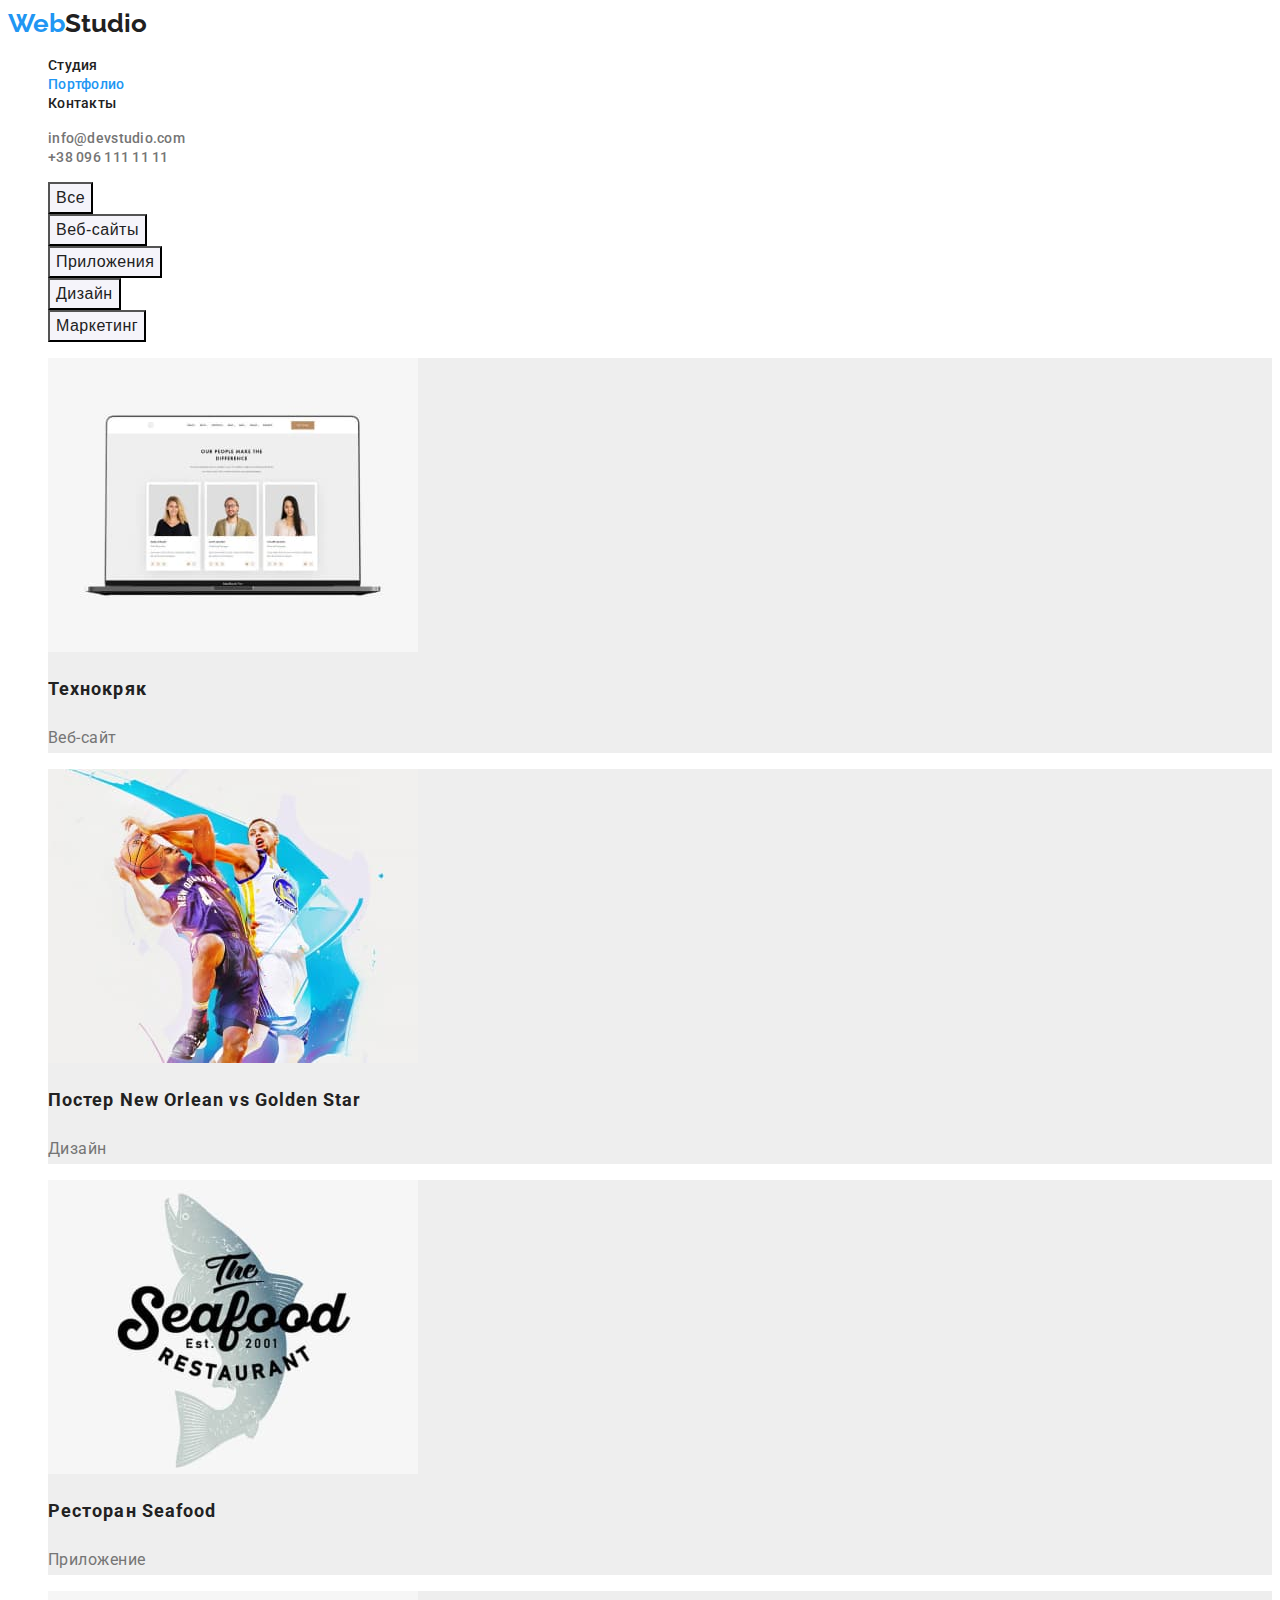
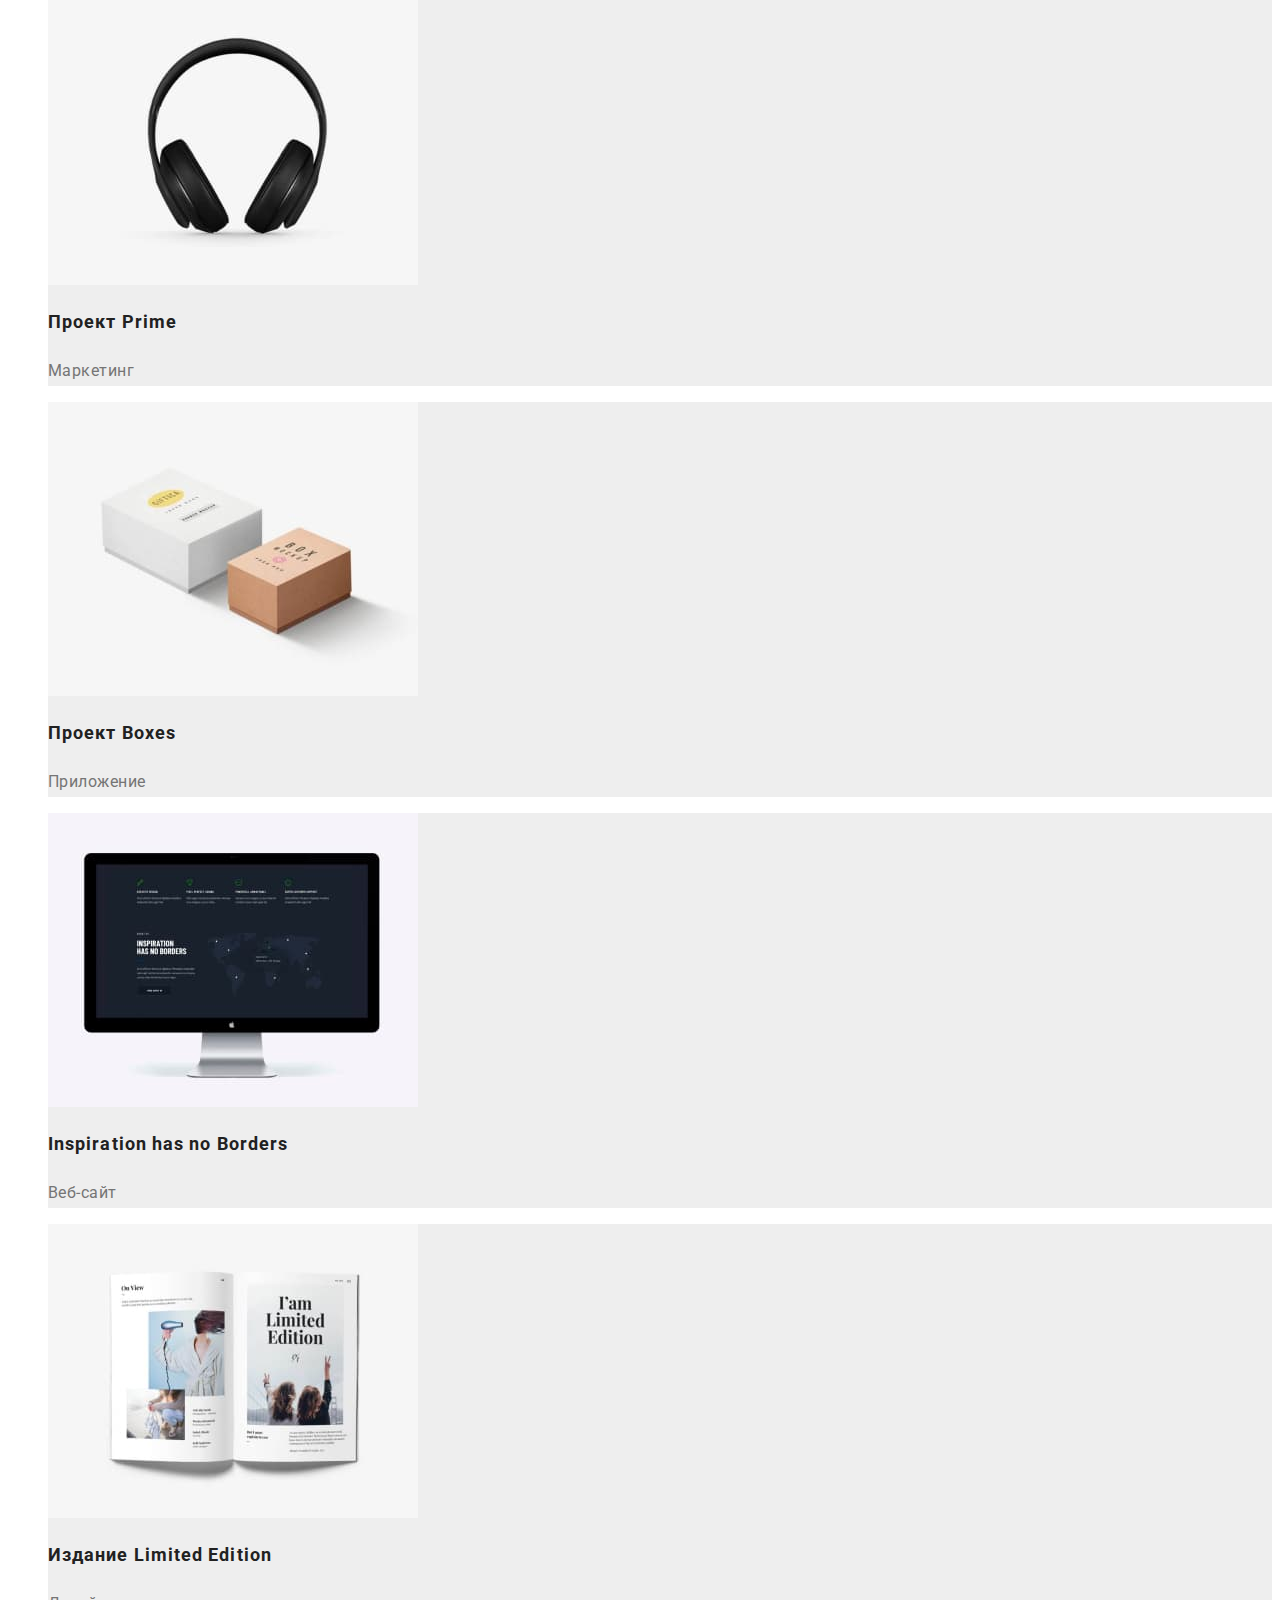
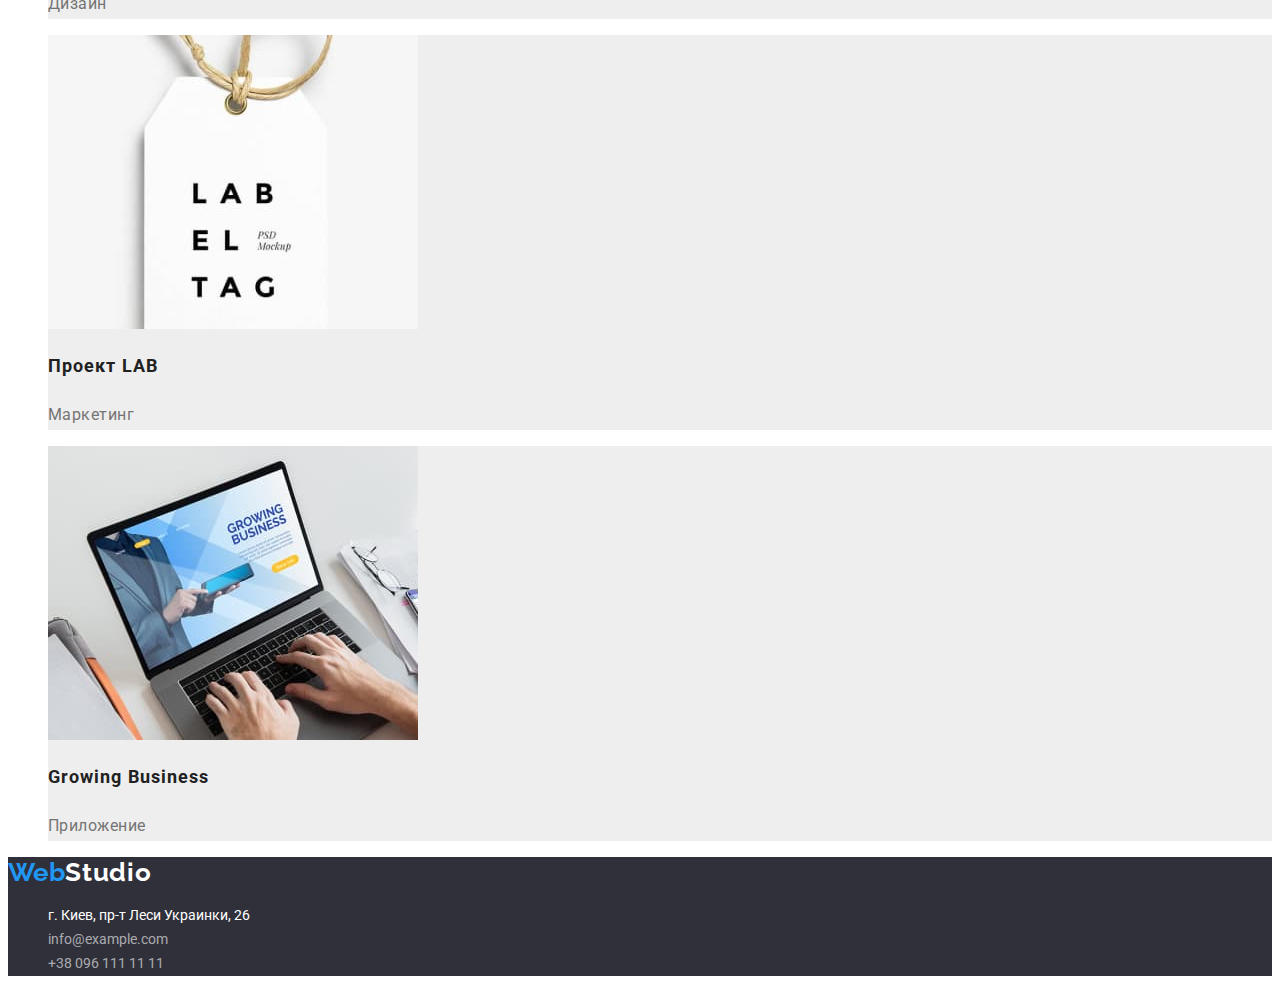
==== portfolio.html @ 11a01b20 "hw3" ====
<!DOCTYPE html>
<html lang="ru">
<head>
    <meta charset="UTF-8">
    <meta http-equiv="X-UA-Compatible" content="IE=edge">
    <meta name="viewport" content="width=device-width, initial-scale=1.0">
    <title>Портфолио</title>
    <link href="https://fonts.googleapis.com/css2?family=Raleway:wght@700&family=Roboto:wght@400;500;700;900&display=swap" rel="stylesheet">
    <link rel="stylesheet" href="./css/styles.css">
</head>
<body>
    <header>
      <a href="./index.html" class="logo">Web<span class="studio">Studio</span> </a>
      <nav>
        <ul class="site-nav-list">
          <li><a href="./index.html" class="nav-link">Студия</a></li>
          <li><a href="./portfolio.html" class="nav-link-current" >Портфолио</a></li>
          <li><a href="" class="nav-link">Контакты</a></li>
        </ul>
      </nav>
      <ul>
      <li><a href="mailto:info@devstudio.com" class="mail">info@devstudio.com</a></li>
      <li><a href="tel:+380961111111" class="phone">+38 096 111 11 11</a></li>
      </ul>
    </header>
    <main>
        <section>
          <!-- <h1>Портфолио</h1> -->  
          <ul class="portfolio-buttons">                         
        <li><button type="button" class="portfolio-button"> Все</button></li>
        <li><button type="button" class="portfolio-button">Веб-сайты</button></li> 
        <li><button type="button" class="portfolio-button">Приложения</button> </li>
        <li><button type="button" class="portfolio-button"> Дизайн</button></li>
        <li><button type="button" class="portfolio-button">Маркетинг  </button> </li> 
        </ul>                        
            <ul class="our-portfolio">
                <li class="our-portfolio-item">
                    <img src="image/website.jpg" alt="веб-сайт" width="370"> 
                        <h2 class="our-portfolio-title"> Технокряк</h2>
                        <p class="our-portfolio-text"> Веб-сайт</p>                   
                </li>
                <li class="our-portfolio-item">
                    <img src="image/poster.jpg" alt="Постер" width="370">  
                        <h2 class="our-portfolio-title">Постер New Orlean vs Golden Star</h2>
                        <p class="our-portfolio-text">Дизайн</p>                                         
                </li>
                <li class="our-portfolio-item">
                    <img src="image/restaurant.jpg" alt="ресторан" width="370">
                        <h2 class="our-portfolio-title">Ресторан Seafood </h2>                            
                        <p class="our-portfolio-text">Приложение</p>                                                                       
                </li>
                <li class="our-portfolio-item">
                    <img src="image/prime.jpg" alt="прайм" width="370">  
                        <h2 class="our-portfolio-title">Проект Prime </h2>                          
                         <p class="our-portfolio-text" p> Маркетинг</p>                                                                    
                </li>
                <li class="our-portfolio-item">
                    <img src="image/boxes.jpg" alt="boxes" width="370">  
                        <h2 class="our-portfolio-title">Проект Boxes </h2>
                        <p class="our-portfolio-text">Приложение</p>                                                                    
                </li>
                <li class="our-portfolio-item">
                    <img src="image/inspiration_has_no_borders.jpg" alt="вдохновение не имеет границ" width="370">  
                        <h2 class="our-portfolio-title"> Inspiration has no Borders  </h2>               
                        <p class="our-portfolio-text">Веб-сайт </p>                                                                   
                </li>
                <li class="our-portfolio-item">
                    <img src="image/design.jpg" alt="дизайн книги" width="370">
                        <h2 class="our-portfolio-title">Издание Limited Edition </h2>                           
                        <p class="our-portfolio-text">Дизайн</p>                                               
                </li>
                <li class="our-portfolio-item">
                    <img src="image/lab.jpg" alt="ярлык" width="370"> 
                        <h2 class="our-portfolio-title">Проект LAB </h2>                           
                        <p class="our-portfolio-text">Маркетинг</p>                                                    
                </li>
                <li class="our-portfolio-item">
                    <img src="image/growing_business.jpg" alt="растущий бизнес" width="370">  
                        <h2 class="our-portfolio-title">Growing Business</h2>                            
                           <p class="our-portfolio-text"> Приложение</p>                                            
                </li>
            </ul>
        </section>
         <footer class="footer">
            <a href="./index.html" class="logo">Web<span class="footer-studio">Studio</span> </a>
            <address>
              <ul class="contacts">
              <li><a href="https://goo.gl/maps/DuqMqpGjKm9cCFHp8" target="_blank" rel="noopener, noindex, nofollow" class="location">г. Киев, пр-т Леси Украинки, 26</a></li>
              <li><a href="mailto:info@example.com" class="footer-mail">info@example.com </a></li>
              <li><a href="tel:+380961111111" class="footer-phone">+38 096 111 11 11</a></li>
            </ul>
            </address>
          </footer>
    </main>
</body>
</html>
---- css/styles.css ----
:root {
    --primary-text-color: #212121;
    --title-text-color: #757575;
    --accent-color: #2196F3;
    --primary-bg-color:#FFFFFF; 
    --bg-color: #2F303A;
    --bg-color-item: #EEEEEE;
    --buttons-bg-color: #F5F4FA;


}

body {
    font-family: 'Roboto', sans-serif;
    background-color: var(--primary-bg-color) ;
   
}
.logo {
    font-family: 'Raleway', sans-serif;
    font-weight: 700;
    font-size: 26px;
    line-height: 1.19;
    color: var(--accent-color);
    text-decoration: none;
}
.header {
    background-color: var(--primary-bg-color);
    cursor: pointer;
}
.main-section {
    background-color: var(--bg-color);
    color: var(--primary-bg-color);
}
.studio {
    color: var(--primary-text-color);
}

.main-title {
    font-weight: 900;
font-size: 44px;
line-height: 1.36;
letter-spacing: 0.06em;
text-transform: uppercase;
color: var(--primary-bg-color);
}

ul {
    list-style: none;
}
.nav-link {
    font-family: 'Roboto';
    font-style: normal;
    font-weight: 500;
    font-size: 14px;
    line-height: 1.14;
    letter-spacing: 0.02em;
    color: var(--primary-text-color) ;
    text-decoration: none;
}
.nav-link:hover,
.nav-link:focus {
    color: var(--accent-color);
}

.nav-link-current {
    font-family: 'Roboto';
    font-weight: 500;
    font-size: 14px;
    line-height: 1.14;
    letter-spacing: 0.02em;
    color: var(--accent-color);
    text-decoration: none;
}
.mail,
.phone {
    font-family: 'Roboto';
    font-style: normal;
    font-weight: 500;
    font-size: 14px;
    line-height: 1.14;
    letter-spacing: 0.02em;
    color: var(--title-text-color);
    text-decoration: none;
}
.mail:hover, 
.phone:hover {
    color: var(--accent-color);
}
.button {
    font-weight: 700;
    font-size: 16px;
    line-height: 1.88;
    display: flex;
    align-items: center;
    text-align: center;
    letter-spacing: 0.06em;
    color: var(--primary-bg-color);
    background-color: var(--accent-color);
}
.features-title {
    font-weight: 700;
    font-size: 14px;
    line-height: 1.14;
    letter-spacing: 0.03em;
    text-transform: uppercase;   
    color: var(--primary-text-color);
}
.features-text {
    font-weight: 400;
    font-size: 14px;
    line-height: 1.71;
    letter-spacing: 0.03em;
    color: var(--title-text-color);
}

.title {
    font-weight: 700;
    font-size: 36px;
    line-height: 1.17;
    letter-spacing: 0.03em;
    color: var(--primary-text-color);
}
.our-team-section {
    background-color: var(--buttons-bg-color);
}

.our-team {
    background-color: var(--primary-bg-color);
}
.team-title {
    font-weight: 500;
font-size: 16px;
line-height: 1.19;

letter-spacing: 0.03em;
color: var(--primary-text-color);
}

.team-text {
    font-weight: 400;
    font-size: 16px;
    line-height: 1.19;
    letter-spacing: 0.03em;
    color: var(--title-text-color);
}
.footer {
    background: var(--bg-color);
}

.footer-studio {
    font-weight: 700;
    font-size: 26px;
    line-height: 1.19;
    letter-spacing: 0.03em;
    color: var(--primary-bg-color);
}
.location {
     font-style: normal;
    font-size: 14px;
    line-height: 1.71;

    color: var(--primary-bg-color);
    text-decoration: none;
}
.footer-mail,
.footer-phone {
    font-style: normal;
    font-size: 14px;
    line-height: 1.71;
    color: rgba(255, 255, 255, 0.6);
    text-decoration: none;
}
.portfolio-button {
    background: var(--buttons-bg-color);
    color: var(--primary-text-color);
    font-weight: 500;
    font-size: 16px;
    line-height: 1.63; 
    letter-spacing: 0.03em;
    cursor: pointer;
}
.portfolio-button:hover, 
.portfolio-button:focus {
    color: var(--primary-bg-color);
    background: var(--accent-color);
}
.our-portfolio-item {
    background-color: var(--bg-color-item);
}
.our-portfolio-title {
    font-weight: 700;
    font-size: 18px;
    line-height: 2;
    letter-spacing: 0.06em;
    color: var(--primary-text-color);
}
.our-portfolio-text {
    font-weight: 400;
    font-size: 16px;
    line-height: 1.88;
    letter-spacing: 0.03em;
    color: var(--title-text-color);
}
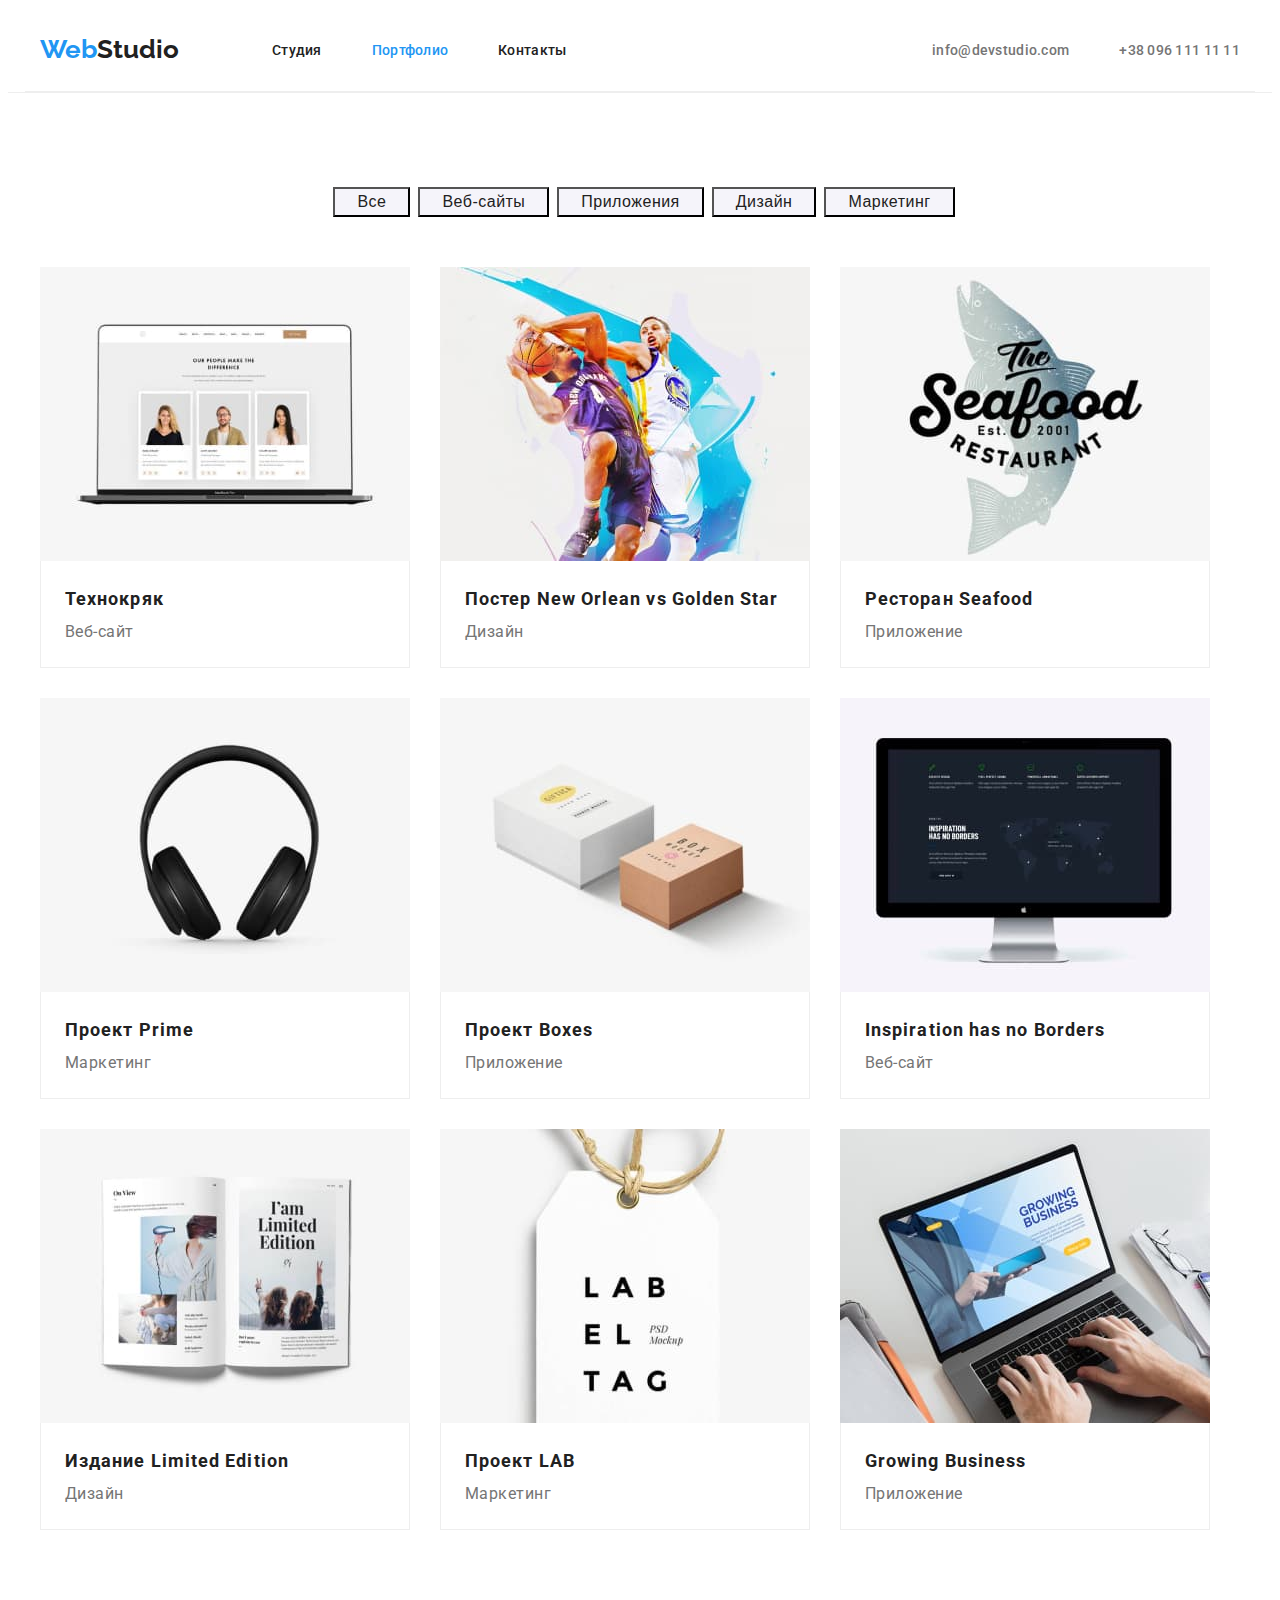
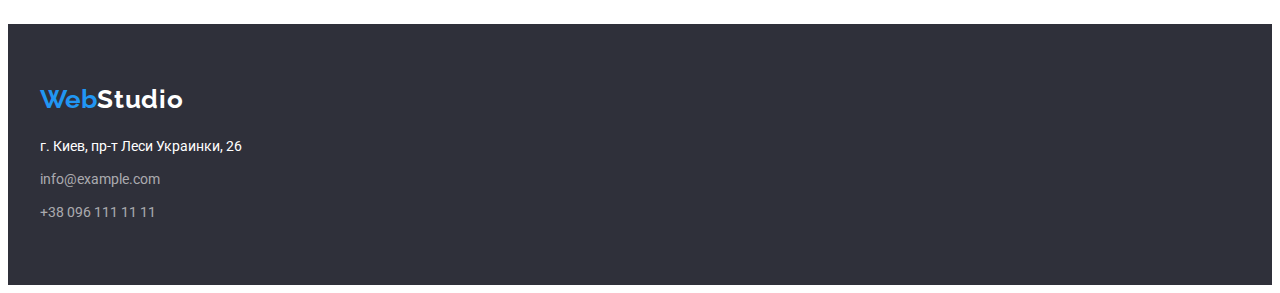
==== commit 7815fe1f: "hw-3" ====
--- a/portfolio.html
+++ b/portfolio.html
@@ -6,10 +6,12 @@
     <meta name="viewport" content="width=device-width, initial-scale=1.0">
     <title>Портфолио</title>
     <link href="https://fonts.googleapis.com/css2?family=Raleway:wght@700&family=Roboto:wght@400;500;700;900&display=swap" rel="stylesheet">
+    <link rel="stylesheet" href="https://cdnjs.cloudflare.com/ajax/libs/modern-normalize/1.1.0/modern-normalize.min.css" integrity="sha512-wpPYUAdjBVSE4KJnH1VR1HeZfpl1ub8YT/NKx4PuQ5NmX2tKuGu6U/JRp5y+Y8XG2tV+wKQpNHVUX03MfMFn9Q==" crossorigin="anonymous" referrerpolicy="no-referrer" />
     <link rel="stylesheet" href="./css/styles.css">
 </head>
 <body>
-    <header>
+    <header class="header">
+        <div class="container header">
       <a href="./index.html" class="logo">Web<span class="studio">Studio</span> </a>
       <nav>
         <ul class="site-nav-list">
@@ -18,14 +20,16 @@
           <li><a href="" class="nav-link">Контакты</a></li>
         </ul>
       </nav>
-      <ul>
-      <li><a href="mailto:info@devstudio.com" class="mail">info@devstudio.com</a></li>
-      <li><a href="tel:+380961111111" class="phone">+38 096 111 11 11</a></li>
+      <ul class="contacts">
+      <li><a href="mailto:info@devstudio.com" class="link">info@devstudio.com</a></li>
+      <li><a href="tel:+380961111111" class="link">+38 096 111 11 11</a></li>
       </ul>
+      </div>
     </header>
     <main>
-        <section>
-          <!-- <h1>Портфолио</h1> -->  
+        <section class="project-section">
+            <div class="container">
+          <h1 class="title hidden">Портфолио</h1>  
           <ul class="portfolio-buttons">                         
         <li><button type="button" class="portfolio-button"> Все</button></li>
         <li><button type="button" class="portfolio-button">Веб-сайты</button></li> 
@@ -35,61 +39,100 @@
         </ul>                        
             <ul class="our-portfolio">
                 <li class="our-portfolio-item">
-                    <img src="image/website.jpg" alt="веб-сайт" width="370"> 
+                    <a href="" class="portfolio-link">
+                    <img src="image/website.jpg" alt="веб-сайт" width="370">
+                    <div class="project-box"> 
                         <h2 class="our-portfolio-title"> Технокряк</h2>
-                        <p class="our-portfolio-text"> Веб-сайт</p>                   
+                        <p class="our-portfolio-text"> Веб-сайт</p>
+                     </div> 
+                     </a>                     
                 </li>
                 <li class="our-portfolio-item">
-                    <img src="image/poster.jpg" alt="Постер" width="370">  
+                    <a href=""class="portfolio-link">
+                    <img src="image/poster.jpg" alt="Постер" width="370">
+                    <div class="project-box"> 
                         <h2 class="our-portfolio-title">Постер New Orlean vs Golden Star</h2>
-                        <p class="our-portfolio-text">Дизайн</p>                                         
+                        <p class="our-portfolio-text">Дизайн</p> 
+                     </div> 
+                    </a>                                           
                 </li>
                 <li class="our-portfolio-item">
+                    <a href=""class="portfolio-link">
                     <img src="image/restaurant.jpg" alt="ресторан" width="370">
+                    <div class="project-box">
                         <h2 class="our-portfolio-title">Ресторан Seafood </h2>                            
-                        <p class="our-portfolio-text">Приложение</p>                                                                       
+                        <p class="our-portfolio-text">Приложение</p> 
+                     </div>
+                    </a>
                 </li>
                 <li class="our-portfolio-item">
-                    <img src="image/prime.jpg" alt="прайм" width="370">  
+                  <a href=""class="portfolio-link"> 
+                    <img src="image/prime.jpg" alt="прайм" width="370">
+                    <div class="project-box"> 
                         <h2 class="our-portfolio-title">Проект Prime </h2>                          
-                         <p class="our-portfolio-text" p> Маркетинг</p>                                                                    
+                         <p class="our-portfolio-text" p> Маркетинг</p> 
+                      </div>
+                    </a>                                                                        
                 </li>
                 <li class="our-portfolio-item">
-                    <img src="image/boxes.jpg" alt="boxes" width="370">  
+                   <a href=""class="portfolio-link">
+                    <img src="image/boxes.jpg" alt="boxes" width="370">
+                    <div class="project-box"> 
                         <h2 class="our-portfolio-title">Проект Boxes </h2>
-                        <p class="our-portfolio-text">Приложение</p>                                                                    
+                        <p class="our-portfolio-text">Приложение</p>
+                     </div> 
+                    </a>                                                                        
                 </li>
                 <li class="our-portfolio-item">
-                    <img src="image/inspiration_has_no_borders.jpg" alt="вдохновение не имеет границ" width="370">  
+                    <a href=""class="portfolio-link">
+                    <img src="image/inspiration_has_no_borders.jpg" alt="вдохновение не имеет границ" width="370">
+                    <div class="project-box">  
                         <h2 class="our-portfolio-title"> Inspiration has no Borders  </h2>               
-                        <p class="our-portfolio-text">Веб-сайт </p>                                                                   
+                        <p class="our-portfolio-text">Веб-сайт </p> 
+                     </div> 
+                    </a>                                                                    
                 </li>
                 <li class="our-portfolio-item">
+                    <a href=""class="portfolio-link">
                     <img src="image/design.jpg" alt="дизайн книги" width="370">
+                    <div class="project-box">
                         <h2 class="our-portfolio-title">Издание Limited Edition </h2>                           
-                        <p class="our-portfolio-text">Дизайн</p>                                               
+                        <p class="our-portfolio-text">Дизайн</p>  
+                    </div>
+                 </a>                                                
                 </li>
                 <li class="our-portfolio-item">
-                    <img src="image/lab.jpg" alt="ярлык" width="370"> 
+                   <a href=""class="portfolio-link">
+                    <img src="image/lab.jpg" alt="ярлык" width="370">
+                    <div class="project-box"> 
                         <h2 class="our-portfolio-title">Проект LAB </h2>                           
-                        <p class="our-portfolio-text">Маркетинг</p>                                                    
+                        <p class="our-portfolio-text">Маркетинг</p>
+                    </div> 
+                </a>                                                       
                 </li>
                 <li class="our-portfolio-item">
-                    <img src="image/growing_business.jpg" alt="растущий бизнес" width="370">  
+                   <a href=""class="portfolio-link">
+                    <img src="image/growing_business.jpg" alt="растущий бизнес" width="370">
+                    <div class="project-box">  
                         <h2 class="our-portfolio-title">Growing Business</h2>                            
-                           <p class="our-portfolio-text"> Приложение</p>                                            
+                           <p class="our-portfolio-text"> Приложение</p>  
+                    </div>
+                 </a>                                                
                 </li>
             </ul>
+        </div>
         </section>
          <footer class="footer">
-            <a href="./index.html" class="logo">Web<span class="footer-studio">Studio</span> </a>
+             <div class="container"> 
+            <a href="./index.html" class="logo footer-logo">Web<span class="footer-studio">Studio</span> </a>
             <address>
-              <ul class="contacts">
+              <ul class="footer-contacts">
               <li><a href="https://goo.gl/maps/DuqMqpGjKm9cCFHp8" target="_blank" rel="noopener, noindex, nofollow" class="location">г. Киев, пр-т Леси Украинки, 26</a></li>
-              <li><a href="mailto:info@example.com" class="footer-mail">info@example.com </a></li>
-              <li><a href="tel:+380961111111" class="footer-phone">+38 096 111 11 11</a></li>
+              <li><a href="mailto:info@example.com" class="footer-link">info@example.com </a></li>
+              <li><a href="tel:+380961111111" class="footer-link">+38 096 111 11 11</a></li>
             </ul>
             </address>
+            </div>
           </footer>
     </main>
 </body>
--- a/css/styles.css
+++ b/css/styles.css
@@ -6,47 +6,80 @@
     --bg-color: #2F303A;
     --bg-color-item: #EEEEEE;
     --buttons-bg-color: #F5F4FA;
-
-
-}
-
+    --border-box: #eeeeee;
+}
 body {
     font-family: 'Roboto', sans-serif;
-    background-color: var(--primary-bg-color) ;
-   
-}
-.logo {
-    font-family: 'Raleway', sans-serif;
-    font-weight: 700;
-    font-size: 26px;
-    line-height: 1.19;
-    color: var(--accent-color);
-    text-decoration: none;
-}
+    background-color: var(--primary-bg-color) ;   
+}
+.container {
+    width: 1200px;
+    padding-right: 15px;
+    padding-left: 15px;
+    margin: 0 auto;
+}
+
+p,h1,h2,h3,h4,h5,h6 {
+    margin: 0;
+}
+
+img { 
+    display: block;
+}
+
+/* Header  */
+
 .header {
     background-color: var(--primary-bg-color);
     cursor: pointer;
-}
-.main-section {
-    background-color: var(--bg-color);
-    color: var(--primary-bg-color);
-}
+    border-bottom: 1px solid var(--border-box);  
+}
+
+.container.header{
+    display: flex;
+    align-items: center;
+}
+
+.logo {
+    font-family: 'Raleway', sans-serif;
+    font-weight: 700;
+    font-size: 26px;
+    line-height: 1.19;
+    color: var(--accent-color);
+    text-decoration: none;
+   
+}
+
 .studio {
     color: var(--primary-text-color);
 }
 
-.main-title {
-    font-weight: 900;
-font-size: 44px;
-line-height: 1.36;
-letter-spacing: 0.06em;
-text-transform: uppercase;
-color: var(--primary-bg-color);
-}
-
 ul {
-    list-style: none;
-}
+    margin: 0;
+    padding-left: 0;
+    list-style: none; 
+}
+.site-nav {
+  align-items: center;
+  display: flex;
+}
+
+.site-nav-list,
+.contacts {
+  display: flex; 
+  margin: 0;
+  padding-top: 32px;
+  padding-bottom: 32px;
+}
+
+
+.site-nav-list {
+    margin-left: 93px;
+}
+.site-nav-list li+li {
+    margin-left: 50px;
+}
+
 .nav-link {
     font-family: 'Roboto';
     font-style: normal;
@@ -62,18 +95,20 @@
     color: var(--accent-color);
 }
 
-.nav-link-current {
-    font-family: 'Roboto';
+.nav-link-current {   
     font-weight: 500;
     font-size: 14px;
     line-height: 1.14;
     letter-spacing: 0.02em;
     color: var(--accent-color);
     text-decoration: none;
-}
-.mail,
-.phone {
-    font-family: 'Roboto';
+   
+}
+.nav-link,
+.nav-link-current {
+    position: relative;
+}
+.link {
     font-style: normal;
     font-weight: 500;
     font-size: 14px;
@@ -81,22 +116,70 @@
     letter-spacing: 0.02em;
     color: var(--title-text-color);
     text-decoration: none;
-}
-.mail:hover, 
-.phone:hover {
-    color: var(--accent-color);
-}
+    
+} 
+.link:hover,
+.link:focus {
+    color: var(--accent-color);
+}
+
+.contacts li+li {
+   margin-left: 50px;
+}
+.contacts {
+    margin-left: auto;
+}
+
+/* Main section */
+
+.main-section {
+    text-align: center;
+    background-color: var(--bg-color);
+    color: var(--primary-bg-color);
+    padding-top: 200px;
+padding-bottom: 200px;
+
+}
+.main-title {
+    font-weight: 900;
+    font-size: 44px;
+    line-height: 1.36;
+    letter-spacing: 0.06em;
+    text-transform: uppercase;
+    color: var(--primary-bg-color);
+    width: 696px;
+    margin: 0 auto 30px auto;
+}
+
 .button {
+    font-family: 'Roboto', sans-serif;
     font-weight: 700;
     font-size: 16px;
     line-height: 1.88;
-    display: flex;
     align-items: center;
     text-align: center;
     letter-spacing: 0.06em;
     color: var(--primary-bg-color);
     background-color: var(--accent-color);
-}
+    border-radius: 4px;
+    padding: 10px 32px;
+    cursor: pointer;
+}
+
+/* Features */
+
+.features-section {
+    padding-top: 94px;
+    padding-bottom: 94px;
+}
+.features {
+    display: flex;
+    padding-left: 0;
+} 
+.features li{
+    width: 270px;
+}
+
 .features-title {
     font-weight: 700;
     font-size: 14px;
@@ -110,30 +193,78 @@
     font-size: 14px;
     line-height: 1.71;
     letter-spacing: 0.03em;
-    color: var(--title-text-color);
-}
+    color: var(--title-text-color);  
+}
+
 
 .title {
     font-weight: 700;
     font-size: 36px;
     line-height: 1.17;
     letter-spacing: 0.03em;
-    color: var(--primary-text-color);
-}
+    color: var(--primary-text-color);  
+    margin-top: 0;
+    margin-bottom: 50px;
+    text-align: center;
+}
+.title.hidden {
+    position: absolute;
+    width: 1px;
+    height: 1px;
+    margin: -1px;
+    border: 0;
+    padding: 0;
+    white-space: nowrap;
+    clip-path: inset(100%);
+    clip: rect(0 0 0 0);
+    overflow: hidden;
+}
+
+/* Our work */
+.work-section,
+.project-section {
+    padding-top: 94px;
+    padding-bottom: 94px;
+}
+.work-list li {
+    display: inline-block;
+    margin-right: -3px;
+}
+.work-list li+li {
+    margin-left: 30px;
+}
+/* Our team*/
+
 .our-team-section {
+    background-color: var(--buttons-bg-color); 
+    padding-top: 94px;
+    padding-bottom: 94px;
+}
+.our-team {
     background-color: var(--buttons-bg-color);
-}
-
-.our-team {
-    background-color: var(--primary-bg-color);
-}
+    display: flex;
+    padding-left: 0;
+    margin-bottom: 0;
+    margin-top: 0;
+}
+.our-team li+li {
+    margin-left: 30px;
+}
+
+.team-box {
+    padding-top: 30px;
+    padding-bottom: 30px;
+}
+
 .team-title {
     font-weight: 500;
-font-size: 16px;
-line-height: 1.19;
-
-letter-spacing: 0.03em;
-color: var(--primary-text-color);
+    font-size: 16px;
+    line-height: 1.19;
+    letter-spacing: 0.03em;
+    color: var(--primary-text-color); 
+    margin-bottom: 10px; 
+    margin-top: 0;
+    text-align: center;
 }
 
 .team-text {
@@ -142,9 +273,19 @@
     line-height: 1.19;
     letter-spacing: 0.03em;
     color: var(--title-text-color);
-}
+    text-align: center;
+}
+
+/* Footer */
+
 .footer {
-    background: var(--bg-color);
+    background: var(--bg-color); 
+    padding-top: 60px;
+    padding-bottom: 60px; 
+}
+.logo.footer-logo {
+    display: block;
+    margin-bottom: 20px;
 }
 
 .footer-studio {
@@ -152,24 +293,48 @@
     font-size: 26px;
     line-height: 1.19;
     letter-spacing: 0.03em;
-    color: var(--primary-bg-color);
-}
+    color: var(--primary-bg-color); 
+    
+}
+
 .location {
      font-style: normal;
     font-size: 14px;
     line-height: 1.71;
-
-    color: var(--primary-bg-color);
-    text-decoration: none;
-}
-.footer-mail,
-.footer-phone {
+    color: var(--primary-bg-color);
+    text-decoration: none;   
+}
+.location:hover,
+.location:focus {
+    color: var(--accent-color);
+}
+.footer-contacts {
+    padding-left: 0;
+}
+.footer-contacts li+li {
+    margin-top: 9px;
+}
+
+.footer-link {
     font-style: normal;
     font-size: 14px;
     line-height: 1.71;
     color: rgba(255, 255, 255, 0.6);
-    text-decoration: none;
-}
+    text-decoration: none;   
+}
+.footer-link:hover,
+.footer-link:focus {
+    color: var(--accent-color);
+}
+
+
+/* portfolio */
+.portfolio-buttons {
+    margin: 0 auto 50px;
+    display: flex;
+    justify-content: center;
+}
+
 .portfolio-button {
     background: var(--buttons-bg-color);
     color: var(--primary-text-color);
@@ -178,21 +343,48 @@
     line-height: 1.63; 
     letter-spacing: 0.03em;
     cursor: pointer;
+    text-align: center;
+    padding: 0 22px;
+    margin-left: 8px;
+    
 }
 .portfolio-button:hover, 
 .portfolio-button:focus {
     color: var(--primary-bg-color);
     background: var(--accent-color);
 }
-.our-portfolio-item {
-    background-color: var(--bg-color-item);
-}
+.our-portfolio {
+    display: flex;
+    flex-wrap: wrap;
+    cursor: pointer;
+}
+.our-portfolio li:not(:nth-of-type(3n)) {
+    margin-right: 30px;
+}
+.our-portfolio li:not(:nth-last-child(-n + 3)) {
+    margin-bottom: 30px;
+}
+
+.portfolio-link {
+    text-decoration: none;
+}
+.project-box {
+    padding: 20px 24px;
+    border-bottom: 1px solid var(--border-box);
+    border-right:1px solid var(--border-box) ;
+    border-left: 1px solid var(--border-box);
+    
+}
+
 .our-portfolio-title {
     font-weight: 700;
     font-size: 18px;
     line-height: 2;
     letter-spacing: 0.06em;
     color: var(--primary-text-color);
+    
+  
+  
 }
 .our-portfolio-text {
     font-weight: 400;
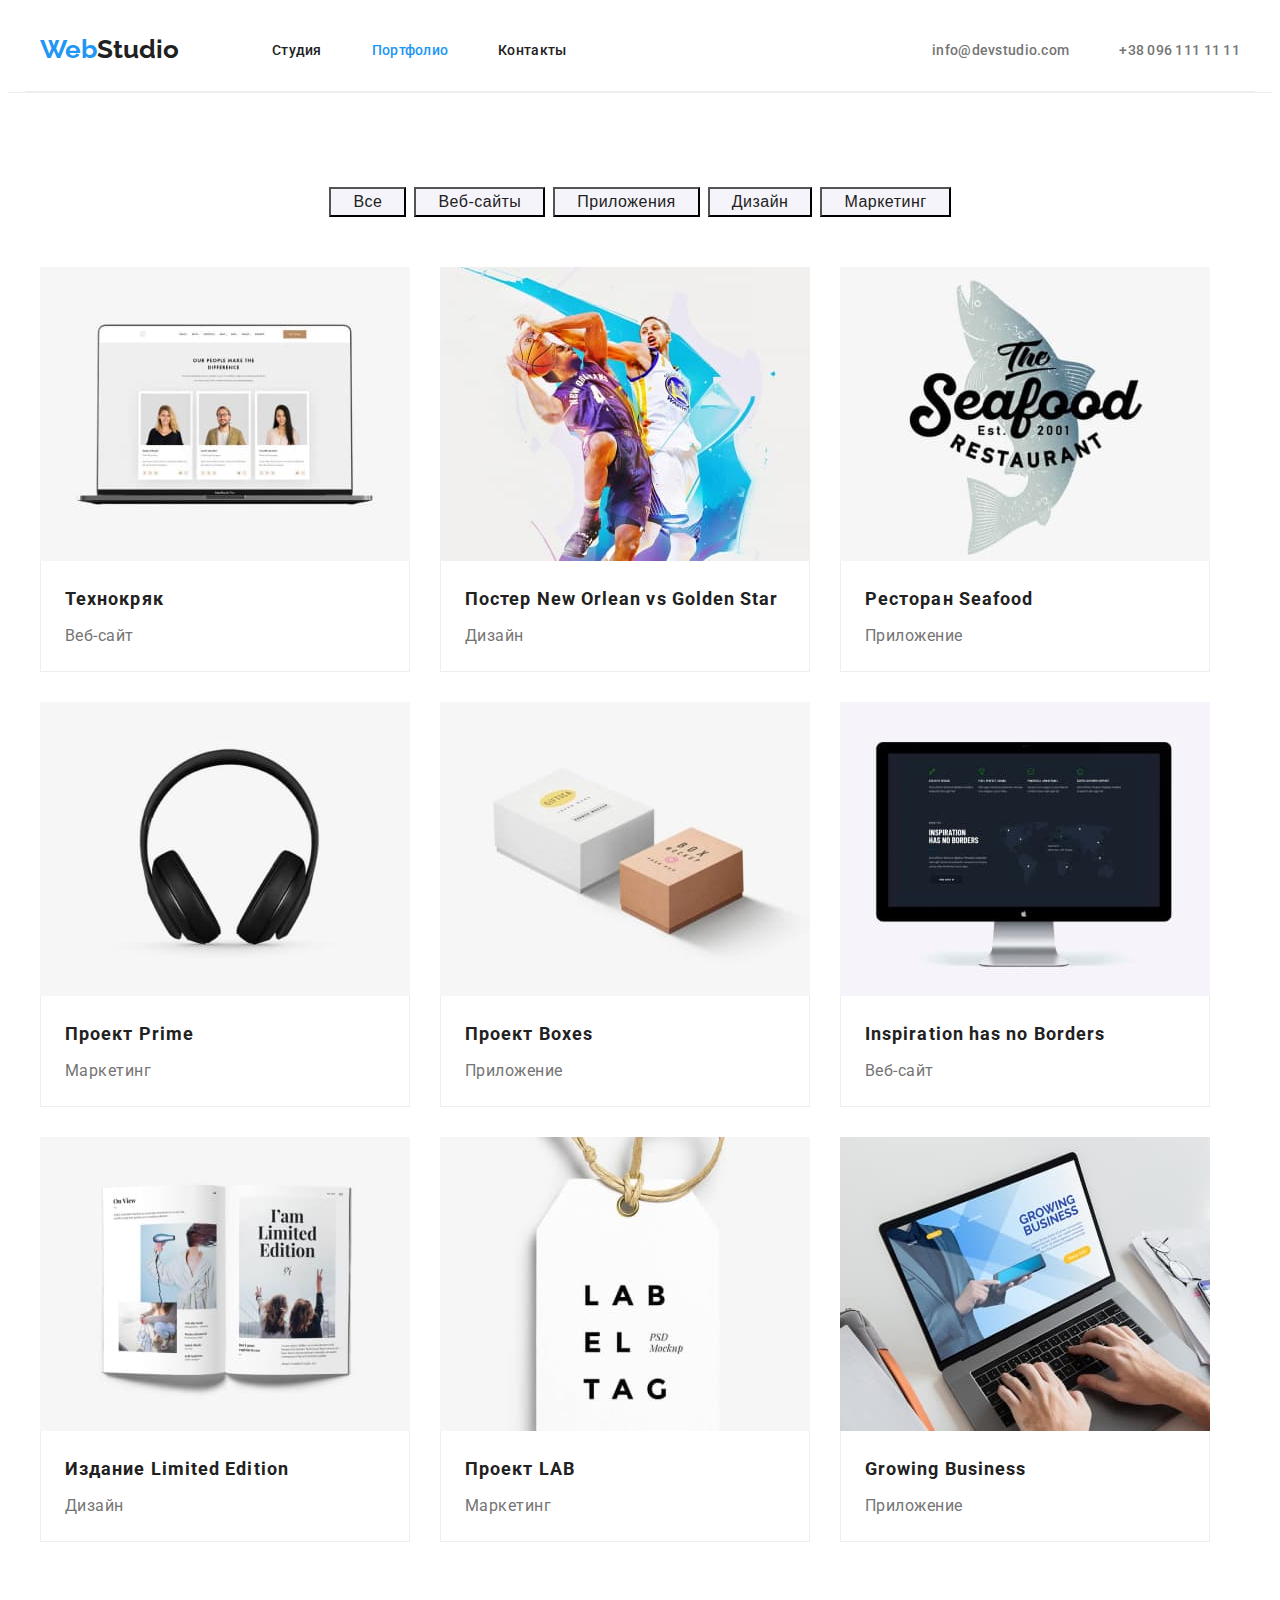
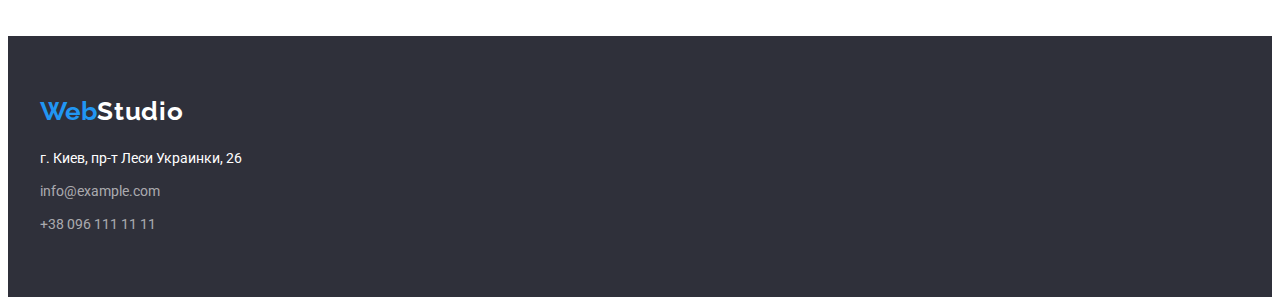
==== commit d87af0cc: "hw-3" ====
--- a/portfolio.html
+++ b/portfolio.html
@@ -27,15 +27,15 @@
       </div>
     </header>
     <main>
-        <section class="project-section">
+        <section class="section project-section">
             <div class="container">
           <h1 class="title hidden">Портфолио</h1>  
           <ul class="portfolio-buttons">                         
-        <li><button type="button" class="portfolio-button"> Все</button></li>
-        <li><button type="button" class="portfolio-button">Веб-сайты</button></li> 
-        <li><button type="button" class="portfolio-button">Приложения</button> </li>
-        <li><button type="button" class="portfolio-button"> Дизайн</button></li>
-        <li><button type="button" class="portfolio-button">Маркетинг  </button> </li> 
+        <li class="button-item"><button type="button" class="portfolio-button"> Все</button></li>
+        <li class="button-item"><button type="button" class="portfolio-button">Веб-сайты</button></li> 
+        <li class="button-item"><button type="button" class="portfolio-button">Приложения</button> </li>
+        <li class="button-item"><button type="button" class="portfolio-button"> Дизайн</button></li>
+        <li class="button-item"><button type="button" class="portfolio-button">Маркетинг  </button> </li> 
         </ul>                        
             <ul class="our-portfolio">
                 <li class="our-portfolio-item">
@@ -122,6 +122,7 @@
             </ul>
         </div>
         </section>
+         </main>
          <footer class="footer">
              <div class="container"> 
             <a href="./index.html" class="logo footer-logo">Web<span class="footer-studio">Studio</span> </a>
@@ -134,6 +135,6 @@
             </address>
             </div>
           </footer>
-    </main>
+   
 </body>
 </html>--- a/css/styles.css
+++ b/css/styles.css
@@ -31,7 +31,6 @@
 
 .header {
     background-color: var(--primary-bg-color);
-    cursor: pointer;
     border-bottom: 1px solid var(--border-box);  
 }
 
@@ -47,7 +46,7 @@
     line-height: 1.19;
     color: var(--accent-color);
     text-decoration: none;
-   
+    cursor: default;
 }
 
 .studio {
@@ -75,6 +74,7 @@
 
 .site-nav-list {
     margin-left: 93px;
+    
 }
 .site-nav-list li+li {
     margin-left: 50px;
@@ -168,7 +168,7 @@
 
 /* Features */
 
-.features-section {
+.section {
     padding-top: 94px;
     padding-bottom: 94px;
 }
@@ -176,6 +176,9 @@
     display: flex;
     padding-left: 0;
 } 
+.features-item:not(:last-child){
+    margin-right: 30px;
+}
 .features li{
     width: 270px;
 }
@@ -187,6 +190,7 @@
     letter-spacing: 0.03em;
     text-transform: uppercase;   
     color: var(--primary-text-color);
+    margin-bottom: 10px;
 }
 .features-text {
     font-weight: 400;
@@ -221,14 +225,14 @@
 }
 
 /* Our work */
-.work-section,
-.project-section {
-    padding-top: 94px;
+.work-section {
+    padding-top: 0;
     padding-bottom: 94px;
-}
-.work-list li {
-    display: inline-block;
-    margin-right: -3px;
+    
+}
+.work-list  {
+    display: flex;
+    
 }
 .work-list li+li {
     margin-left: 30px;
@@ -237,8 +241,6 @@
 
 .our-team-section {
     background-color: var(--buttons-bg-color); 
-    padding-top: 94px;
-    padding-bottom: 94px;
 }
 .our-team {
     background-color: var(--buttons-bg-color);
@@ -282,10 +284,12 @@
     background: var(--bg-color); 
     padding-top: 60px;
     padding-bottom: 60px; 
+ 
 }
 .logo.footer-logo {
     display: block;
     margin-bottom: 20px;
+    
 }
 
 .footer-studio {
@@ -302,14 +306,17 @@
     font-size: 14px;
     line-height: 1.71;
     color: var(--primary-bg-color);
-    text-decoration: none;   
+    text-decoration: none; 
+    cursor: default;  
 }
 .location:hover,
 .location:focus {
     color: var(--accent-color);
+   
 }
 .footer-contacts {
     padding-left: 0;
+    
 }
 .footer-contacts li+li {
     margin-top: 9px;
@@ -320,7 +327,8 @@
     font-size: 14px;
     line-height: 1.71;
     color: rgba(255, 255, 255, 0.6);
-    text-decoration: none;   
+    text-decoration: none;
+     cursor: default;  
 }
 .footer-link:hover,
 .footer-link:focus {
@@ -344,9 +352,11 @@
     letter-spacing: 0.03em;
     cursor: pointer;
     text-align: center;
-    padding: 0 22px;
+    padding: 0 22px;  
+}
+
+.button-item:not(:first-child) {
     margin-left: 8px;
-    
 }
 .portfolio-button:hover, 
 .portfolio-button:focus {
@@ -356,7 +366,6 @@
 .our-portfolio {
     display: flex;
     flex-wrap: wrap;
-    cursor: pointer;
 }
 .our-portfolio li:not(:nth-of-type(3n)) {
     margin-right: 30px;
@@ -367,6 +376,7 @@
 
 .portfolio-link {
     text-decoration: none;
+    cursor: auto;
 }
 .project-box {
     padding: 20px 24px;
@@ -382,9 +392,7 @@
     line-height: 2;
     letter-spacing: 0.06em;
     color: var(--primary-text-color);
-    
-  
-  
+    margin-bottom: 4px;
 }
 .our-portfolio-text {
     font-weight: 400;
